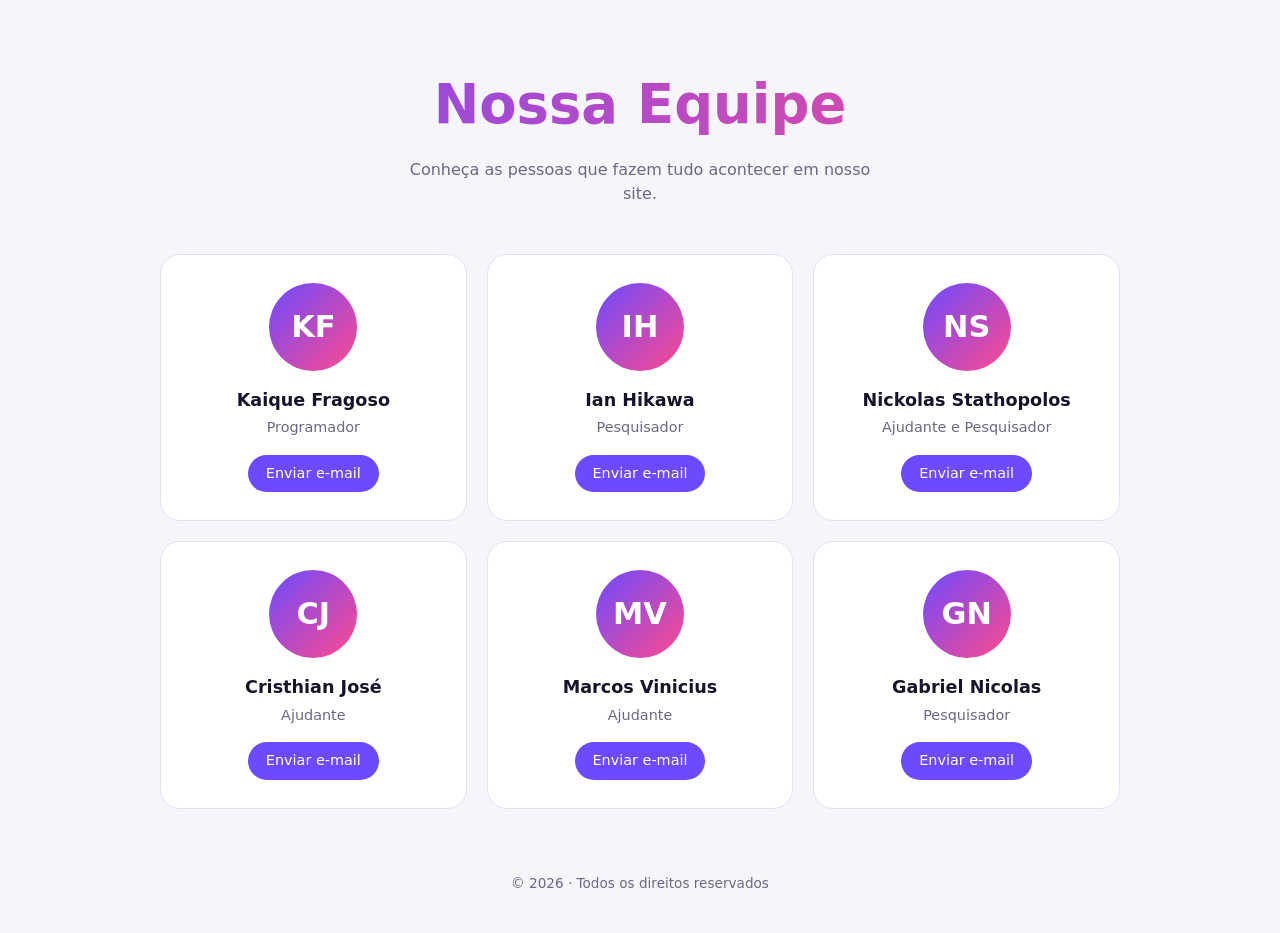
==== integrantes.html @ 74fc83a5 "Add files via upload" ====
<!DOCTYPE html>
<html lang="pt-BR">
<head>
<meta charset="utf-8">
<meta name="viewport" content="width=device-width, initial-scale=1, viewport-fit=cover">
<title>Nossa Equipe</title>
<style>
:root{--bg:#f6f5fb;--card:#fff;--tx:#17142a;--mu:#6b6785;--ac:#6d4aff;--ac2:#ff4a8d;--bd:#e4e1f2;
box-sizing:border-box;padding-top:env(safe-area-inset-top,0px);padding-bottom:env(safe-area-inset-bottom,0px)}
@media (prefers-color-scheme:dark){:root:not([data-theme="light"]){--bg:#0f0d1a;--card:#1a1730;--tx:#f1effc;--mu:#a09cc0;--ac:#9b82ff;--ac2:#ff6fa5;--bd:#2c2850}}
:root[data-theme="dark"]{--bg:#0f0d1a;--card:#1a1730;--tx:#f1effc;--mu:#a09cc0;--ac:#9b82ff;--ac2:#ff6fa5;--bd:#2c2850}
html{scroll-padding-top:env(safe-area-inset-top,0px)}
*{box-sizing:border-box}
body{margin:0;background:var(--bg);color:var(--tx);font-family:system-ui,-apple-system,"Segoe UI",Roboto,sans-serif;line-height:1.5}
header{text-align:center;padding:64px 20px 32px}
header h1{font-size:clamp(2rem,6vw,3.4rem);margin:0 0 12px;background:linear-gradient(90deg,var(--ac),var(--ac2));-webkit-background-clip:text;background-clip:text;color:transparent}
header p{margin:0 auto;max-width:480px;color:var(--mu)}
main{max-width:1000px;margin:0 auto;padding:16px 20px 64px;display:grid;grid-template-columns:repeat(auto-fit,minmax(260px,1fr));gap:20px}
.card{background:var(--card);border:1px solid var(--bd);border-radius:20px;padding:28px 20px;text-align:center;transition:transform .2s,box-shadow .2s}
.card:hover{transform:translateY(-4px);box-shadow:0 12px 30px rgba(109,74,255,.18)}
.av{position:relative;overflow:hidden;width:88px;height:88px;border-radius:50%;margin:0 auto 16px;display:grid;place-items:center;font-size:1.9rem;font-weight:700;color:#fff;background:linear-gradient(135deg,var(--ac),var(--ac2))}
.av.tem-foto{background:none}
.av img{position:absolute;inset:0;width:100%;height:100%;object-fit:cover;object-position:center 25%}
.card h2{margin:0 0 4px;font-size:1.1rem}
.card .role{color:var(--mu);font-size:.9rem;margin-bottom:16px}
.card a{display:inline-block;padding:8px 18px;border-radius:999px;background:var(--ac);color:#fff;text-decoration:none;font-size:.9rem}
footer{text-align:center;color:var(--mu);padding:0 20px 40px;font-size:.85rem}
</style>
</head>
<body>
<header>
<h1>Nossa Equipe</h1>
<p>Conheça as pessoas que fazem tudo acontecer em nosso site.</p>
</header>
<main id="grid"></main>
<footer>© 2026 · Todos os direitos reservados</footer>
<script>
// Edite aqui: preencha "email", "cargo" e "foto" (ex.: "fotos/kaique.jpg") de cada integrante
var membros=[
{nome:"Kaique Fragoso",cargo:"Programador",email:"kaique.fragoso@soucosin.com.br",foto:"fotos/Kaique.jpg"},
{nome:"Ian Hikawa",cargo:"Pesquisador",email:"ian.hikawa@soucosin.com.br",foto:"fotos/Ian.jpg"},
{nome:"Nickolas Stathopolos",cargo:"Ajudante e Pesquisador",email:"nickolas.stathopolos@soucosin.com.br",foto:"fotos/Nickolas.jpg"},
{nome:"Cristhian José",cargo:"Ajudante",email:"cristhian.sjose@soucosin.com.br",foto:"fotos/Cristhian.jpg"},
{nome:"Marcos Vinicius",cargo:"Ajudante",email:"marcos.vinicius@soucosin.com.br",foto:"fotos/Marcos.jpg"},
{nome:"Gabriel Nicolas",cargo:"Pesquisador",email:"gabriel.nicolas@soucosin.com.br",foto:"fotos/Biel.jpg"}
];
var g=document.getElementById("grid");
membros.forEach(function(m){
var p=m.nome.split(" "),ini=(p[0][0]+p[p.length-1][0]).toUpperCase();
var c=document.createElement("div");c.className="card";
var av=document.createElement("div");av.className="av";av.textContent=ini;
if(m.foto){var im=document.createElement("img");im.alt=m.nome;im.src=m.foto;im.onload=function(){av.textContent="";av.classList.add("tem-foto");av.append(im);};}
var h=document.createElement("h2");h.textContent=m.nome;
var r=document.createElement("div");r.className="role";r.textContent=m.cargo;
c.append(av,h,r);
if(m.email){var a=document.createElement("a");a.href="mailto:"+m.email;a.textContent="Enviar e-mail";c.append(a);}
g.append(c);
});
</script>
</body>
</html>
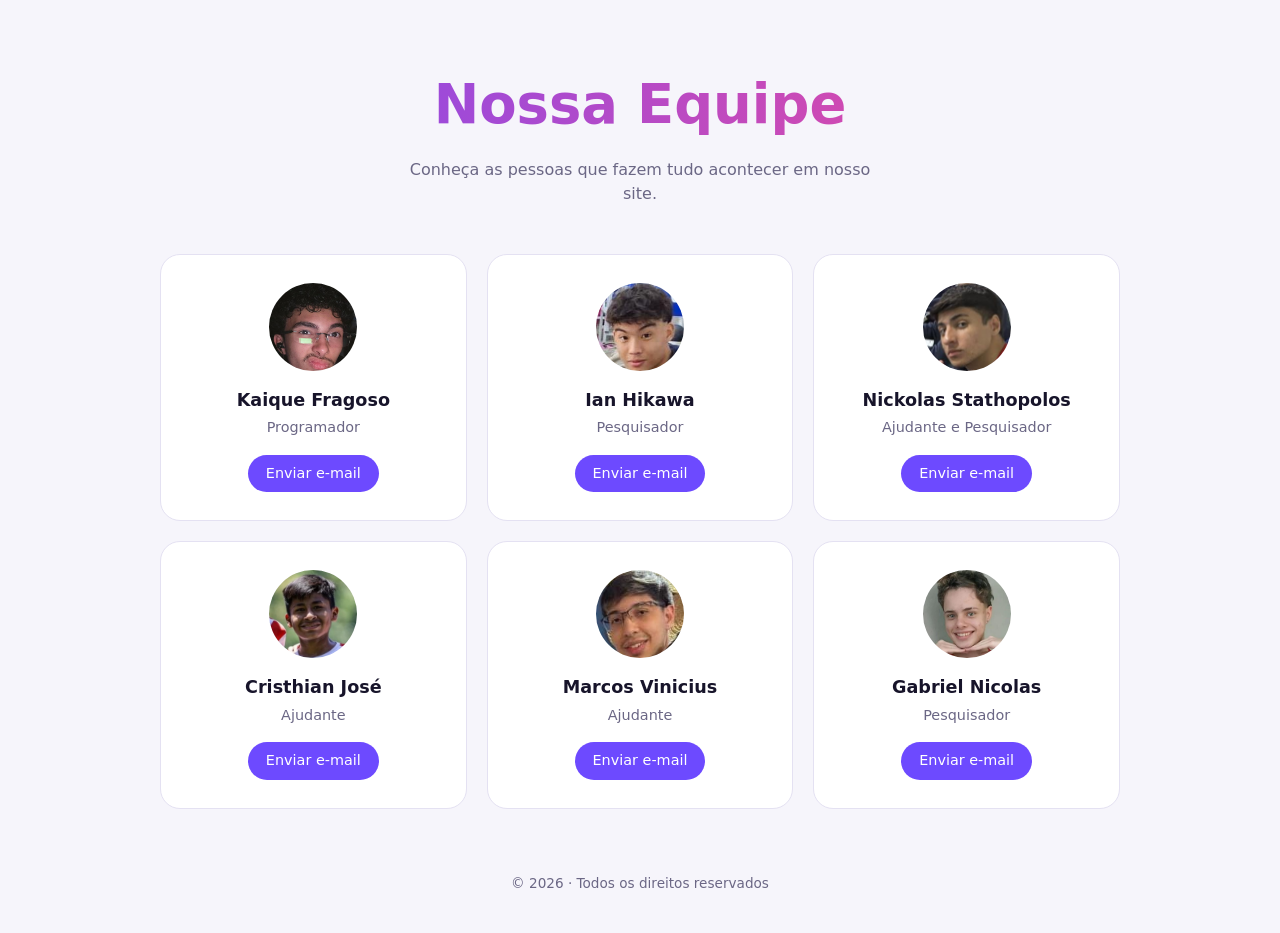
==== commit ce232774: "Update integrantes.html" ====
--- a/integrantes.html
+++ b/integrantes.html
@@ -37,12 +37,12 @@
 <script>
 // Edite aqui: preencha "email", "cargo" e "foto" (ex.: "fotos/kaique.jpg") de cada integrante
 var membros=[
-{nome:"Kaique Fragoso",cargo:"Programador",email:"kaique.fragoso@soucosin.com.br",foto:"fotos/Kaique.jpg"},
-{nome:"Ian Hikawa",cargo:"Pesquisador",email:"ian.hikawa@soucosin.com.br",foto:"fotos/Ian.jpg"},
-{nome:"Nickolas Stathopolos",cargo:"Ajudante e Pesquisador",email:"nickolas.stathopolos@soucosin.com.br",foto:"fotos/Nickolas.jpg"},
-{nome:"Cristhian José",cargo:"Ajudante",email:"cristhian.sjose@soucosin.com.br",foto:"fotos/Cristhian.jpg"},
-{nome:"Marcos Vinicius",cargo:"Ajudante",email:"marcos.vinicius@soucosin.com.br",foto:"fotos/Marcos.jpg"},
-{nome:"Gabriel Nicolas",cargo:"Pesquisador",email:"gabriel.nicolas@soucosin.com.br",foto:"fotos/Biel.jpg"}
+{nome:"Kaique Fragoso",cargo:"Programador",email:"kaique.fragoso@soucosin.com.br",foto:"Kaique.jpg"},
+{nome:"Ian Hikawa",cargo:"Pesquisador",email:"ian.hikawa@soucosin.com.br",foto:"Ian.jpg"},
+{nome:"Nickolas Stathopolos",cargo:"Ajudante e Pesquisador",email:"nickolas.stathopolos@soucosin.com.br",foto:"Nickolas.jpg"},
+{nome:"Cristhian José",cargo:"Ajudante",email:"cristhian.sjose@soucosin.com.br",foto:"Cristhian.jpg"},
+{nome:"Marcos Vinicius",cargo:"Ajudante",email:"marcos.vinicius@soucosin.com.br",foto:"Marcos.jpg"},
+{nome:"Gabriel Nicolas",cargo:"Pesquisador",email:"gabriel.nicolas@soucosin.com.br",foto:"Biel.jpg"}
 ];
 var g=document.getElementById("grid");
 membros.forEach(function(m){
@@ -58,4 +58,4 @@
 });
 </script>
 </body>
-</html>+</html>
